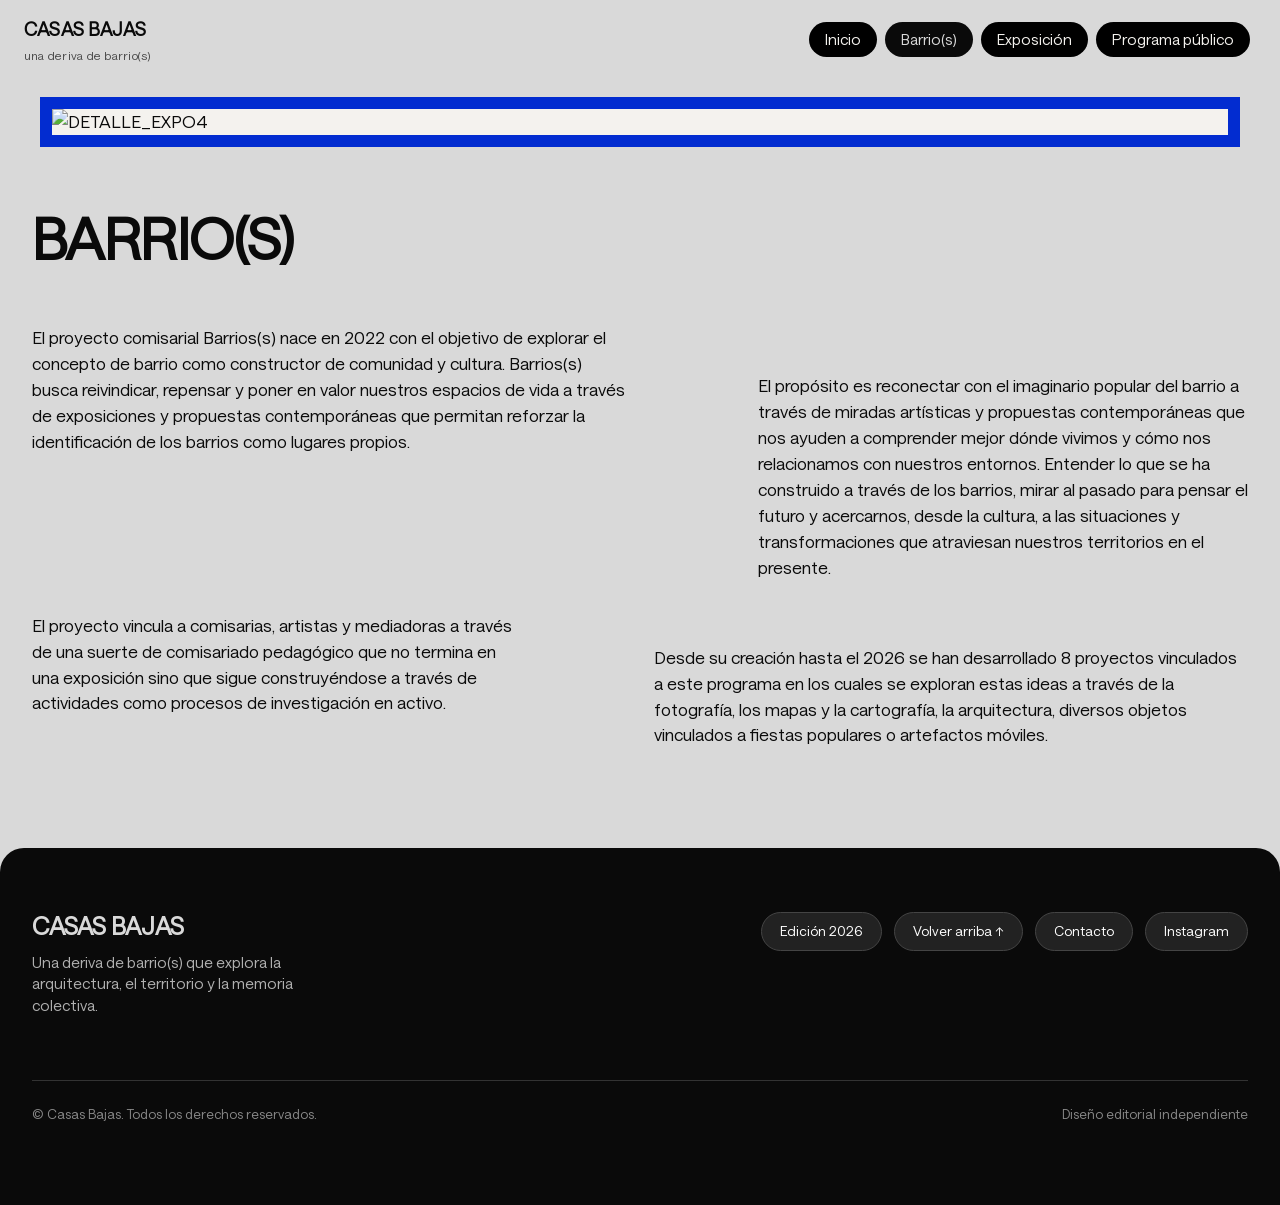
==== barrios.html @ 7de9b4fd "update" ====
<!DOCTYPE html>
<html lang="es">
<head>
<meta charset="UTF-8">
<meta name="viewport" content="width=device-width, initial-scale=1.0">
<title>Barrio(s) - Casas Bajas</title>
<link rel="preconnect" href="https://fonts.googleapis.com">
<link rel="preconnect" href="https://fonts.gstatic.com" crossorigin>
<link href="https://fonts.googleapis.com/css2?family=Archivo:ital,wght@0,400;0,500;0,700;1,400&display=swap" rel="stylesheet">
<link rel="stylesheet" href="styles.css">
</head>
<body class="page-barrios">

<header class="site-header">
  <a class="brand" href="index.html">CASAS BAJAS<span>una deriva de barrio(s)</span></a>
  <nav class="main-nav" id="main-nav">
    <a href="index.html">Inicio</a>
    <a href="barrios.html" aria-current="page">Barrio(s)</a>
    <a href="exposicion.html">Exposición</a>
    <a href="programa.html">Programa público</a>
  </nav>
  <button class="nav-toggle" aria-label="Abrir menú" aria-expanded="false">
    <svg width="22" height="16" viewBox="0 0 22 16" fill="none" xmlns="http://www.w3.org/2000/svg">
      <path d="M0 1H22M0 8H22M0 15H22" stroke="#0A0A0A" stroke-width="1.4"/>
    </svg>
  </button>
</header>

<main>
 <figure class="img-frame ph-2" style="grid-column: 1 / 13;">
          <img src="images/DETALLE_EXPO4.jpg" alt="DETALLE_EXPO4">
          <figcaption>DETALLE_EXPO4>/figcaption>
        </figure>
  <section class="grid-section">
    <div class="grid">
      <h1 style="grid-column: 1 / 7;">BARRIO(S)</h1>

      <div class="text-block" style="grid-column: 1 / 7; max-width: none;">
        <p>El proyecto comisarial Barrios(s) nace en 2022 con el objetivo de explorar el concepto de barrio como constructor de comunidad y cultura. Barrios(s) busca reivindicar, repensar y poner en valor nuestros espacios de vida a través de exposiciones y propuestas contemporáneas que permitan reforzar la identificación de los barrios como lugares propios.</p>
      </div>

      <div class="text-block" style="grid-column: 8 / 13; max-width: none; margin-top: 48px;">
        <p>El propósito es reconectar con el imaginario popular del barrio a través de miradas artísticas y propuestas contemporáneas que nos ayuden a comprender mejor dónde vivimos y cómo nos relacionamos con nuestros entornos. Entender lo que se ha construido a través de los barrios, mirar al pasado para pensar el futuro y acercarnos, desde la cultura, a las situaciones y transformaciones que atraviesan nuestros territorios en el presente.</p>
      </div>

      <div class="text-block" style="grid-column: 1 / 6; max-width: none;">
        <p>El proyecto vincula a comisarias, artistas y mediadoras a través de una suerte de comisariado pedagógico que no termina en una exposición sino que sigue construyéndose a través de actividades como procesos de investigación en activo.</p>
      </div>

      <div class="text-block" style="grid-column: 7 / 13; max-width: none; margin-top: 32px;">
        <p>Desde su creación hasta el 2026 se han desarrollado 8 proyectos vinculados a este programa en los cuales se exploran estas ideas a través de la fotografía, los mapas y la cartografía, la arquitectura, diversos objetos vinculados a fiestas populares o artefactos móviles.</p>
      </div>
    </div>
  </section>

</main>

<footer>
  <div class="wrap">
    <div class="footer-brand">
      <h3>CASAS BAJAS</h3>
      <p>Una deriva de barrio(s) que explora la arquitectura, el territorio y la memoria colectiva.</p>
    </div>
    
    <div class="footer-nav">
      <span class="footer-badge">Edición 2026</span>
      <a href="#inicio">Volver arriba ↑</a>
      <a href="mailto:contacto@casasbajas.org">Contacto</a>
      <a href="https://instagram.com" target="_blank">Instagram</a>
    </div>

    <div class="footer-bottom">
      <span>© Casas Bajas. Todos los derechos reservados.</span>
      <span>Diseño editorial independiente</span>
    </div>
  </div>
</footer>

<script src="script.js"></script>
</body>
</html>
---- styles.css ----
:root {
  --bg: #d9d9d9;
  --ink: #0a0a0a;
  --ink-soft: #4a4a4a;
  --line: black;
  --placeholder-bg: #f4f2ee;

  --swatch-1: #007453; /* verde */
  --swatch-2: #022cd0; /* azul */
  --swatch-3: #fed400; /* amarillo */
  --swatch-4: #572910; /* marrón */
  --swatch-5: #fe67e8; /* rosa */
  --swatch-6: #1f1f1f; /* negro */

  --font-display: "saans", sans-serif;
  --font-body: "saans", sans-serif;
  --font-meta: "saans", sans-serif;

  --content-width: 680px;
  --wide-width: 980px;
}


@font-face {
  font-family: "saans";
  src: url("fonts/SaansVF.woff2") format("woff2");
  font-weight: 400;
  font-display: swap;
}

* { box-sizing: border-box; }

html {
  scroll-behavior: smooth;
}

body {
  margin: 0;
  background: var(--bg);
  color: var(--ink);
  font-family: var(--font-body);
  font-weight: 400;
  font-size: 1.08rem;
  line-height: 1.5;
  -webkit-font-smoothing: antialiased;
}

a {
  color: var(--ink);
  text-decoration-color: var(--ink-soft);
  text-underline-offset: 3px;
}

a:hover { text-decoration-color: var(--ink); }

a:focus-visible,
button:focus-visible {
  outline: 2px solid var(--ink);
  outline-offset: 3px;
}

img { max-width: 100%; display: block; }

.site-header {
  position: sticky;
  top: 0;
  z-index: 20;
  display: flex;
  align-items: center;
  justify-content: space-between;
  padding: 16px 24px;
}

.brand {
  font-family: var(--font-display);
  font-weight: 700;
  font-size: 1.15rem;
  letter-spacing: 0.01em;
  text-decoration: none;
  color: var(--ink);
  white-space: nowrap;
}

.brand span {
  display: block;
  font-weight: 400;
  font-size: 0.75rem;
  color: var(--ink-soft);
  margin-top: 2px;
  letter-spacing: 0.02em;
}

nav.main-nav {
  display: flex;
  gap: 8px;
  padding: 6px;
}

nav.main-nav a {
  font-size: 0.95rem;
  text-decoration: none;
  color: #f4f2ee;
  padding: 6px 16px;
  border-radius: 30px;
  background: #000000;
  transition: background 0.2s ease, color 0.2s ease;
  position: relative;
}

nav.main-nav a::after {
  display: none;
}

nav.main-nav a:hover,
nav.main-nav a[aria-current="page"] {
  background: var(--ink);
  color: var(--bg);
  border-color: var(--ink);
}

.nav-toggle {
  display: none;
  background: none;
  border: none;
  cursor: pointer;
  padding: 6px;
}

.nav-toggle svg { display: block; }

@media (max-width: 720px) {
  nav.main-nav {
    position: fixed;
    inset: 65px 0 0 0;
    background: var(--bg);
    flex-direction: column;
    gap: 8px;
    padding: 24px;
    border-radius: 0;
    border: none;
    transform: translateY(-8px);
    opacity: 0;
    pointer-events: none;
    transition: opacity 0.2s ease, transform 0.2s ease;
  }

  nav.main-nav.open {
    opacity: 1;
    transform: translateY(0);
    pointer-events: auto;
  }

  nav.main-nav a {
    padding: 12px 20px;
    font-size: 1.15rem;
    border-radius: 30px;
    text-align: center;
  }

  nav.main-nav a:hover,
  nav.main-nav a[aria-current="page"] {
    background: var(--ink);
    color: var(--bg);
    border-color: var(--ink);
  }

  .nav-toggle { display: block; }
}


main { display: block; }

.wrap {
  max-width: var(--content-width);
  margin: 0 auto;
  padding: 0 24px;
}

.wrap--wide {
  max-width: var(--wide-width);
}

section {
  padding: 36px 0;
}

.eyebrow,
.teaser-meta,
.ficha-item .label,
.meta-sessions .entry-label {
  font-family: var(--font-meta);
  font-size: 0.78rem;
  background: #000000;
  padding: 4px 12px;
  border-radius: 20px;
  display: inline-block;
  color: var(--bg);
  margin-bottom: 10px;
}

h1, h2, h3 {
  font-family: var(--font-display);
  font-weight: 700;
  line-height: 1.15;
  margin: 0 0 0.4em;
}

h1 { font-size: clamp(2.4rem, 5.5vw, 3.6rem); letter-spacing: -0.01em; }
h2 { font-size: clamp(1.7rem, 3.5vw, 2.3rem); }
h3 { font-size: 1.25rem; }

p { margin: 0 0 1em; }

p.lede {
  font-size: 1.3rem;
  color: var(--ink-soft);
  font-weight: 400;
}

.byline {
  font-family: var(--font-meta);
  font-size: 0.92rem;
  color: var(--ink-soft);
}

hr.rule {
  border: none;
  margin: 32px 0;
}


.hero {
  padding: 48px 0 36px;
}

.hero h1 { max-width: 11ch; }

.hero .lede { max-width: 46ch; }

.figure {
  margin: 20px 0;
}

.placeholder {
  aspect-ratio: 4 / 3;
  width: 100%;
  background: var(--placeholder-bg);
  display: flex;
  flex-direction: column;
  align-items: center;
  justify-content: center;
  gap: 6px;
  text-align: center;
  padding: 16px;
}

.img-frame {
  display: block;
  border-style: solid;
  border-width: 12px;
  background: var(--placeholder-bg);
}

.img-frame.ph-1 { border-color: var(--swatch-1); }
.img-frame.ph-2 { border-color: var(--swatch-2); }
.img-frame.ph-3 { border-color: var(--swatch-3); }
.img-frame.ph-4 { border-color: var(--swatch-4); }
.img-frame.ph-5 { border-color: var(--swatch-5); }
.img-frame.ph-6 { border-color: var(--swatch-6); }

.img-frame img {
  display: block;
  width: 100%;
  height: 100%;
  object-fit: cover;
}

.figure .img-frame { aspect-ratio: 4 / 3; }
.thumb-row .img-frame { aspect-ratio: 1 / 1; }

.figure-grid {
  display: grid;
  grid-template-columns: 1fr 1fr;
  gap: 16px;
}

@media (max-width: 560px) {
  .figure-grid { grid-template-columns: 1fr; }
}

.figure figcaption,
.img-frame figcaption,
.thumb-row .thumb .cap {
  display: none !important;
}

/* ---------- Stat ---------- */

.stat {
  display: flex;
  align-items: baseline;
  gap: 14px;
  margin: 6px 0 0;
}

.stat .num {
  font-family: var(--font-display);
  font-weight: 700;
  font-size: 2.9rem;
  color: var(--ink);
  line-height: 1;
}

.stat .label {
  color: var(--ink-soft);
  max-width: 30ch;
  font-size: 1.05rem;
}

/* ---------- Credits ---------- */

.credits dl {
  display: grid;
  grid-template-columns: minmax(120px, 160px) 1fr;
  gap: 8px 24px;
  margin: 0;
}

.credits dt {
  font-family: var(--font-meta);
  font-size: 0.92rem;
  color: var(--ink);
}

.credits dd {
  margin: 0;
  font-size: 1.02rem;
}

.credits dd p { margin: 0 0 0.5em; }

/* ---------- Program entries---------- */

.program-entry {
  padding: 40px 0;
  display: grid;
  grid-template-columns: repeat(12, 1fr);
  gap: 24px 32px;
  max-width: 1560px;
  margin: 0 auto;
  padding-left: 32px;
  padding-right: 32px;
  align-items: start;
}

.program-entry:first-child { padding-top: 0; }

.program-entry .entry-media { grid-column: 1 / 7; }
.program-entry .entry-body { grid-column: 7 / 11; }
.program-entry .entry-meta { grid-column: 11 / 13; }

@media (max-width: 1024px) {
  .program-entry {
    grid-template-columns: 1fr;
    gap: 20px;
    padding-left: 24px;
    padding-right: 24px;
  }
  .program-entry .entry-media,
  .program-entry .entry-body,
  .program-entry .entry-meta {
    grid-column: 1 / -1 !important;
  }
}

@media (max-width: 900px) {
  .program-entry { padding-left: 20px; padding-right: 20px; }
}

.session-list {
  list-style: none;
  padding: 0;
  margin: 12px 0 0;
}

.session-list li {
  padding: 8px 0;
  display: flex;
  justify-content: space-between;
  gap: 16px;
  font-size: 1.02rem;
}

.session-list .session-name { color: var(--ink); }
.session-list .session-date {
  font-family: var(--font-meta);
  color: var(--ink-soft);
  white-space: nowrap;
  text-align: right;
  font-size: 0.9rem;
}

blockquote {
  margin: 18px 0;
  padding-left: 18px;
  border-left: 2px solid var(--ink);
  color: var(--ink-soft);
  font-style: normal;
  font-size: 1.05rem;
}

blockquote p:last-child { margin-bottom: 0; }

.source-note {
  font-size: 0.85rem;
  color: #9a9a9a;
  margin-top: -6px;
}

/* ---------- Footer ---------- */

footer {
  padding: 64px 0 80px;
  background: var(--ink);
  color: var(--bg);
  margin-top: 60px;
  border-top-left-radius: 24px;
  border-top-right-radius: 24px;
}

footer .wrap {
  display: grid;
  grid-template-columns: repeat(12, 1fr);
  gap: 32px;
  max-width: 1560px;
  margin: 0 auto;
  padding: 0 32px;
}

footer .footer-brand {
  grid-column: 1 / 6;
  display: flex;
  flex-direction: column;
  gap: 12px;
}

footer .footer-brand h3 {
  font-family: var(--font-display);
  font-size: 1.5rem;
  font-weight: 700;
  color: var(--bg);
  margin: 0;
}

footer .footer-brand p {
  color: #b0b0b0;
  font-size: 0.95rem;
  max-width: 32ch;
  margin: 0;
  line-height: 1.4;
}

footer .footer-nav {
  grid-column: 8 / 13;
  display: flex;
  flex-wrap: wrap;
  gap: 12px;
  align-content: flex-start;
  justify-content: flex-end;
}

footer .footer-nav a,
footer .footer-badge {
  font-family: var(--font-meta);
  font-size: 0.85rem;
  background: #222222;
  color: #ffffff;
  padding: 8px 18px;
  border-radius: 30px;
  text-decoration: none;
  border: 1px solid #444444;
  transition: background 0.2s ease, color 0.2s ease, transform 0.2s ease;
}

footer .footer-nav a:hover {
  background: var(--bg);
  color: var(--ink);
  border-color: var(--bg);
  transform: translateY(-2px);
}

footer .footer-bottom {
  grid-column: 1 / -1;
  margin-top: 32px;
  padding-top: 24px;
  border-top: 1px solid #333333;
  display: flex;
  justify-content: space-between;
  align-items: center;
  font-size: 0.82rem;
  color: #888888;
  font-family: var(--font-meta);
}

@media (max-width: 900px) {
  footer .wrap {
    grid-template-columns: 1fr;
    gap: 24px;
    padding: 0 20px;
  }
  footer .footer-brand,
  footer .footer-nav {
    grid-column: 1 / -1 !important;
    justify-content: flex-start;
  }
  footer .footer-bottom {
    flex-direction: column;
    align-items: flex-start;
    gap: 12px;
  }
}

/* ---------- Reveal on load ---------- */

.reveal {
  opacity: 0;
  transform: translateY(10px);
}

.reveal.is-visible {
  opacity: 1;
  transform: translateY(0);
  transition: opacity 0.6s ease, transform 0.6s ease;
}

@media (prefers-reduced-motion: reduce) {
  .reveal { opacity: 1; transform: none; }
  html { scroll-behavior: auto; }
}

/* ===========================================================
   RETÍCULA 
   =========================================================== */

.grid {
  display: grid;
  grid-template-columns: repeat(12, 1fr);
  gap: 32px 28px;
  max-width: 1560px;
  margin: 0 auto;
  padding: 0 32px;
}

.grid-section {
  padding: 40px 0;
}

.page-mark {
  font-family: var(--font-display);
  font-weight: 700;
  font-size: clamp(4.5rem, 13vw, 8rem);
  line-height: 0.8;
  color: var(--ink);
  grid-column: 1 / 3;
}

.page-mark .of {
  display: block;
  font-size: 0.14em;
  font-weight: 400;
  color: var(--ink-soft);
  margin-top: 8px;
  letter-spacing: 0.02em;
}

.ficha {
  font-family: var(--font-meta);
  font-size: 0.92rem;
}

.ficha-item { margin: 0 0 12px; }
.ficha-item:last-child { margin-bottom: 0; }

.ficha-item .value {
  display: block;
  color: var(--ink-soft);
  line-height: 1.45;
}

.ficha--rule {
  padding-top: 12px;
}

.text-block { max-width: 48ch; }
.text-block p:last-child { margin-bottom: 0; }

.pull-quote {
  font-family: var(--font-display);
  font-weight: 500;
  font-style: italic;
  font-size: clamp(1.4rem, 2.6vw, 2rem);
  line-height: 1.3;
  color: var(--ink);
  max-width: 20ch;
  margin: 0;
}

.teaser {
  display: flex;
  flex-direction: column;
  gap: 8px;
}

.teaser h3 { margin: 0; font-size: 1.18rem; }
.teaser p { margin: 0; color: var(--ink-soft); font-size: 1.02rem; }

.stat-big {
  display: flex;
  align-items: baseline;
  gap: 20px;
}
.stat-big .num {
  font-family: var(--font-display);
  font-weight: 700;
  font-size: clamp(4.5rem, 10vw, 7rem);
  line-height: 0.8;
  color: var(--ink);
}
.stat-big .label { color: var(--ink-soft); max-width: 26ch; font-size: 1.1rem; }

.grid .img-frame { margin: 0; }

.thumb-row {
  display: grid;
  grid-template-columns: repeat(auto-fit, minmax(90px, 1fr));
  gap: 14px;
}
.thumb-row .thumb { display: block; }

.meta-sessions {
  font-family: var(--font-meta);
  font-size: 0.92rem;
}
.meta-sessions ul { list-style: none; margin: 0; padding: 0; }
.meta-sessions li {
  padding: 6px 0;
  color: var(--ink-soft);
}
.meta-sessions li strong { display: block; color: var(--ink); font-weight: 400; }

@media (max-width: 900px) {
  .grid > * {
    grid-column: 1 / -1 !important;
    grid-row: auto !important;
  }
  .grid { padding: 0 20px; gap: 24px; }
  .thumb-row { grid-template-columns: repeat(3, 1fr); }
  .page-mark { grid-column: 1 / -1 !important; }
}

@media (max-width: 560px) {
  .thumb-row { grid-template-columns: 1fr 1fr; }
}

/* ===========================================================
   ARTÍCULO
   =========================================================== */

.article {
  max-width: 760px;
  margin: 0 auto;
  padding: 48px 24px 64px;
}

.article h1 {
  margin-bottom: 0.5em;
}

.article h2.section-heading {
  margin-top: 1.8em;
  font-size: 1.45rem;
  letter-spacing: 0.02em;
}

.article p { margin: 0 0 1.1em; }

.article figure.img-frame {
  margin: 28px 0;
}

.article figure.img-frame + figure.img-frame {
  margin-top: 12px;
}

.img-frame-row {
  display: grid;
  grid-template-columns: 1fr 1fr;
  gap: 16px;
  margin: 28px 0;
}

.img-frame-row.cols-3 { grid-template-columns: repeat(3, 1fr); }

@media (max-width: 560px) {
  .img-frame-row, .img-frame-row.cols-3 { grid-template-columns: 1fr; }
}

.article .dates {
  margin: 0 0 1.1em;
  padding: 0;
  list-style: none;
}

.article .dates li {
  padding: 3px 0;
}

.article hr.divider {
  border: none;
  margin: 36px 0;
}
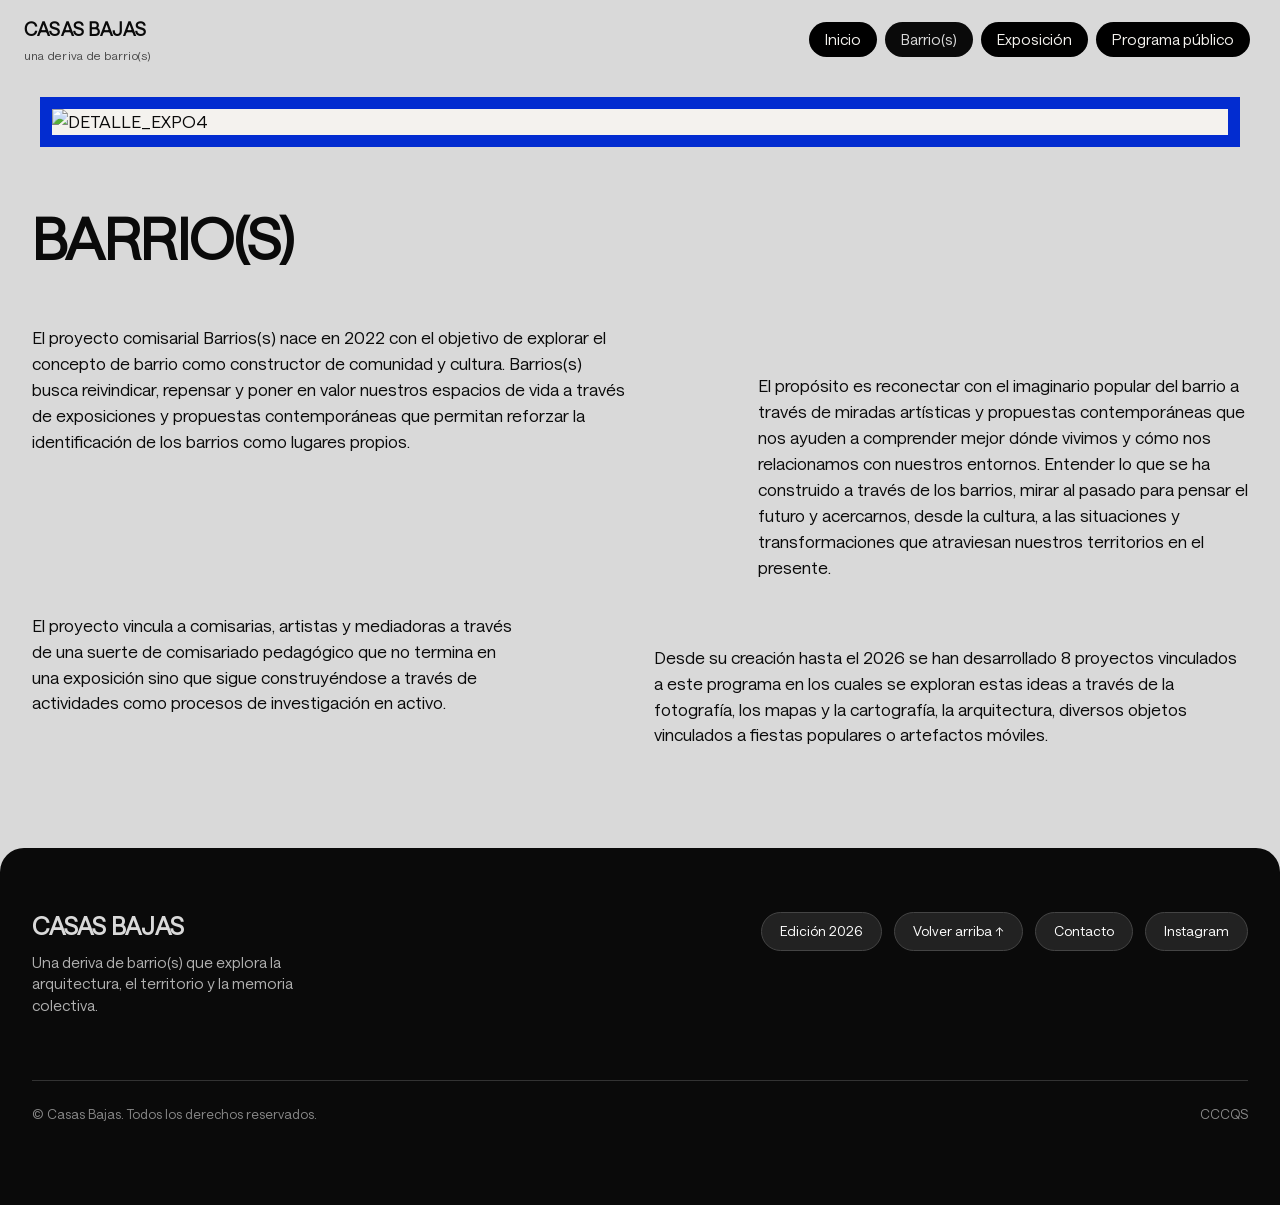
==== commit aaf5323c: "update" ====
--- a/barrios.html
+++ b/barrios.html
@@ -71,7 +71,7 @@
 
     <div class="footer-bottom">
       <span>© Casas Bajas. Todos los derechos reservados.</span>
-      <span>Diseño editorial independiente</span>
+      <span>CCCQS</span>
     </div>
   </div>
 </footer>
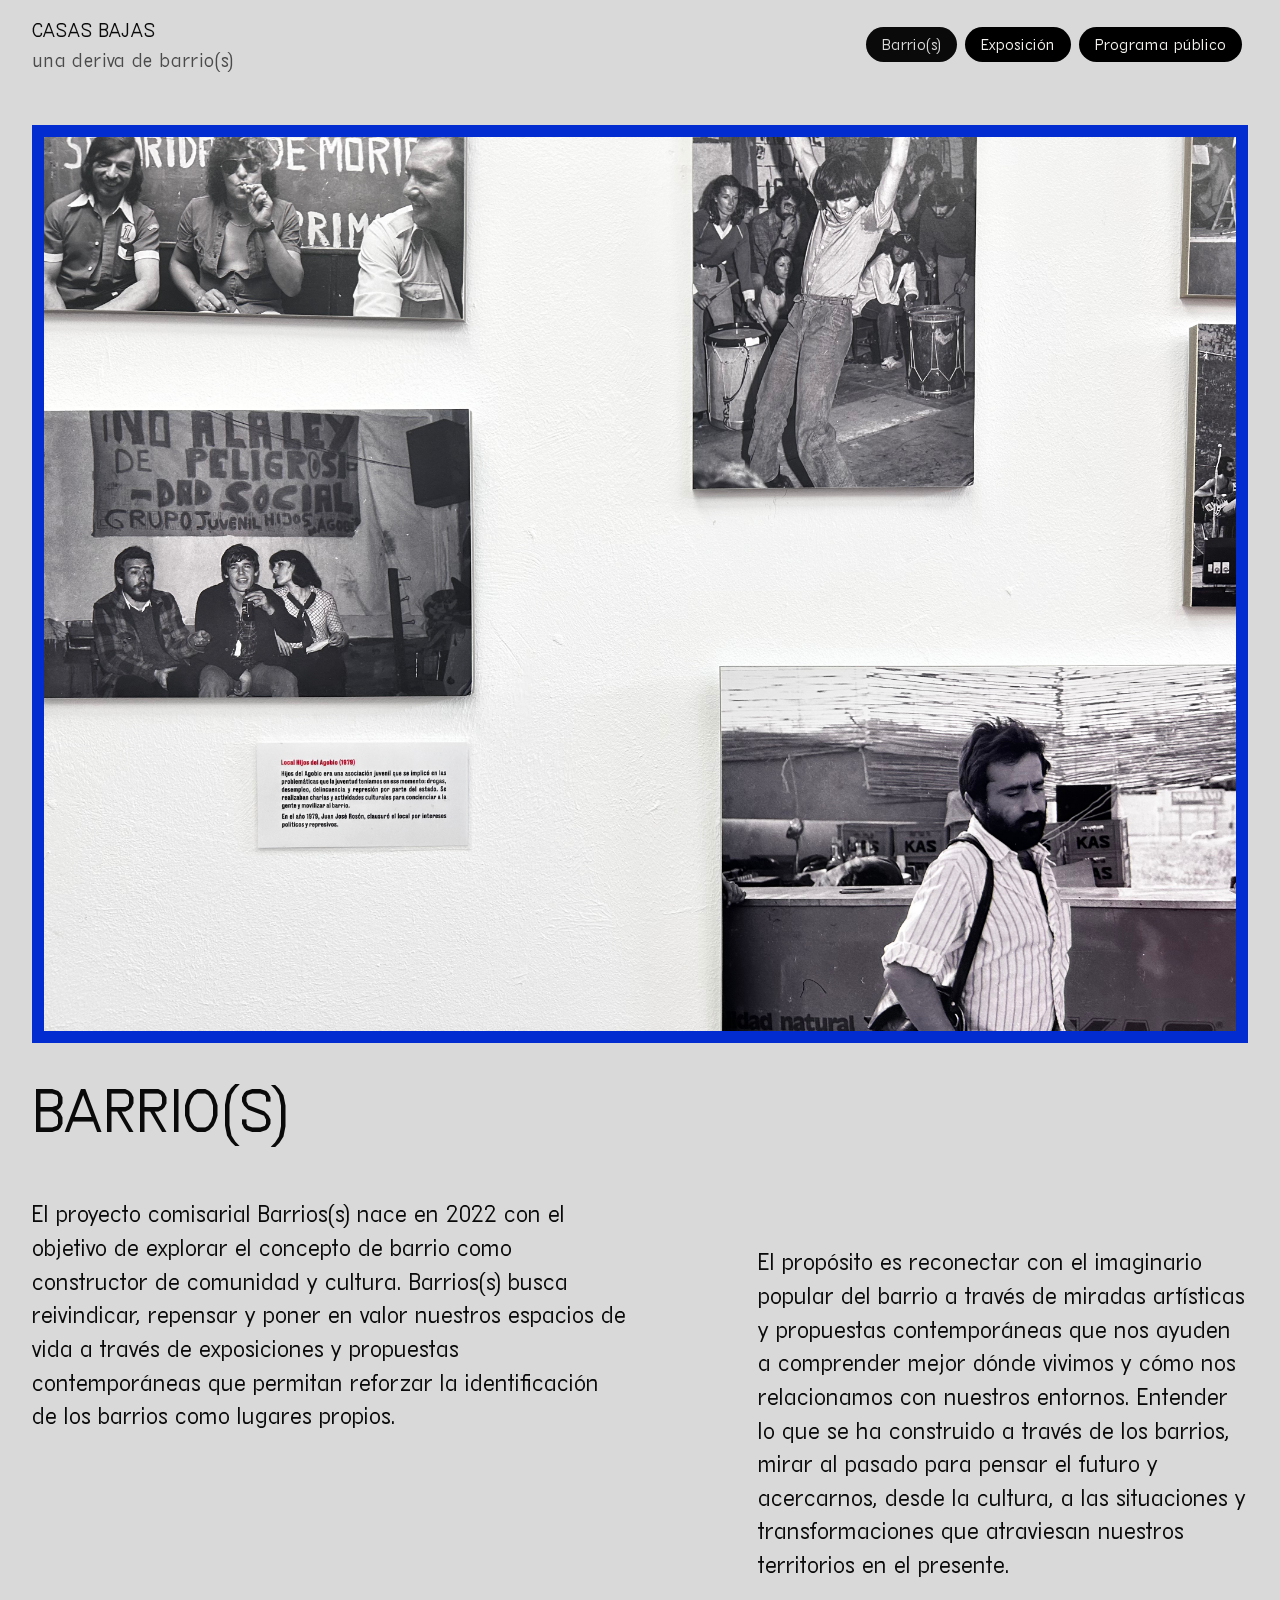
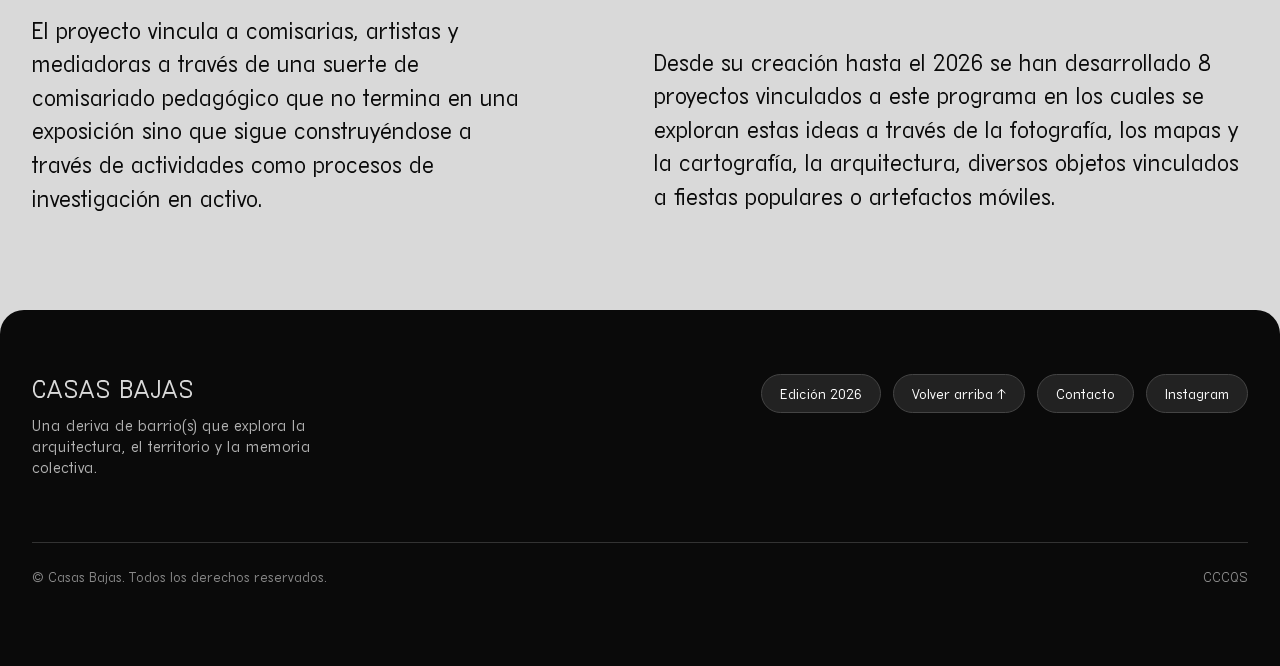
==== commit a87e9dcf: "update" ====
--- a/barrios.html
+++ b/barrios.html
@@ -1,81 +1,97 @@
 <!DOCTYPE html>
 <html lang="es">
+
 <head>
-<meta charset="UTF-8">
-<meta name="viewport" content="width=device-width, initial-scale=1.0">
-<title>Barrio(s) - Casas Bajas</title>
-<link rel="preconnect" href="https://fonts.googleapis.com">
-<link rel="preconnect" href="https://fonts.gstatic.com" crossorigin>
-<link href="https://fonts.googleapis.com/css2?family=Archivo:ital,wght@0,400;0,500;0,700;1,400&display=swap" rel="stylesheet">
-<link rel="stylesheet" href="styles.css">
+  <meta charset="UTF-8">
+  <meta name="viewport" content="width=device-width, initial-scale=1.0">
+  <title>Barrio(s) - Casas Bajas</title>
+  <link rel="preconnect" href="https://fonts.googleapis.com">
+  <link rel="preconnect" href="https://fonts.gstatic.com" crossorigin>
+  <link href="https://fonts.googleapis.com/css2?family=Archivo:ital,wght@0,400;0,500;0,700;1,400&display=swap"
+    rel="stylesheet">
+  <link rel="stylesheet" href="styles.css">
 </head>
+
 <body class="page-barrios">
 
-<header class="site-header">
-  <a class="brand" href="index.html">CASAS BAJAS<span>una deriva de barrio(s)</span></a>
-  <nav class="main-nav" id="main-nav">
-    <a href="index.html">Inicio</a>
-    <a href="barrios.html" aria-current="page">Barrio(s)</a>
-    <a href="exposicion.html">Exposición</a>
-    <a href="programa.html">Programa público</a>
-  </nav>
-  <button class="nav-toggle" aria-label="Abrir menú" aria-expanded="false">
-    <svg width="22" height="16" viewBox="0 0 22 16" fill="none" xmlns="http://www.w3.org/2000/svg">
-      <path d="M0 1H22M0 8H22M0 15H22" stroke="#0A0A0A" stroke-width="1.4"/>
-    </svg>
-  </button>
-</header>
+  <header class="site-header">
+    <a class="brand" href="index.html">CASAS BAJAS<span>una deriva de barrio(s)</span></a>
+    <nav class="main-nav" id="main-nav">
+      <a href="barrios.html" aria-current="page">Barrio(s)</a>
+      <a href="exposicion.html">Exposición</a>
+      <a href="programa.html">Programa público</a>
+    </nav>
+    <button class="nav-toggle" aria-label="Abrir menú" aria-expanded="false">
+      <svg width="22" height="16" viewBox="0 0 22 16" fill="none" xmlns="http://www.w3.org/2000/svg">
+        <path d="M0 1H22M0 8H22M0 15H22" stroke="#0A0A0A" stroke-width="1.4" />
+      </svg>
+    </button>
+  </header>
 
-<main>
- <figure class="img-frame ph-2" style="grid-column: 1 / 13;">
-          <img src="images/DETALLE_EXPO4.jpg" alt="DETALLE_EXPO4">
-          <figcaption>DETALLE_EXPO4>/figcaption>
+  <main>
+
+    <section class="grid-section">
+      <div class="grid">
+
+        <figure class="img-frame ph-2" style="grid-column: 1 / 13;">
+          <img src="images/DETALLE_EXPO1.jpeg" alt="DETALLE_EXPO1">
+          <figcaption>DETALLE_EXPO1>/figcaption>
         </figure>
-  <section class="grid-section">
-    <div class="grid">
-      <h1 style="grid-column: 1 / 7;">BARRIO(S)</h1>
+        <h1 style="grid-column: 1 / 7;">BARRIO(S)</h1>
 
-      <div class="text-block" style="grid-column: 1 / 7; max-width: none;">
-        <p>El proyecto comisarial Barrios(s) nace en 2022 con el objetivo de explorar el concepto de barrio como constructor de comunidad y cultura. Barrios(s) busca reivindicar, repensar y poner en valor nuestros espacios de vida a través de exposiciones y propuestas contemporáneas que permitan reforzar la identificación de los barrios como lugares propios.</p>
+        <div class="text-block" style="grid-column: 1 / 7; max-width: none;">
+          <p>El proyecto comisarial Barrios(s) nace en 2022 con el objetivo de explorar el concepto de barrio como
+            constructor de comunidad y cultura. Barrios(s) busca reivindicar, repensar y poner en valor nuestros
+            espacios de vida a través de exposiciones y propuestas contemporáneas que permitan reforzar la
+            identificación de los barrios como lugares propios.</p>
+        </div>
+
+        <div class="text-block" style="grid-column: 8 / 13; max-width: none; margin-top: 48px;">
+          <p>El propósito es reconectar con el imaginario popular del barrio a través de miradas artísticas y propuestas
+            contemporáneas que nos ayuden a comprender mejor dónde vivimos y cómo nos relacionamos con nuestros
+            entornos. Entender lo que se ha construido a través de los barrios, mirar al pasado para pensar el futuro y
+            acercarnos, desde la cultura, a las situaciones y transformaciones que atraviesan nuestros territorios en el
+            presente.</p>
+        </div>
+
+        <div class="text-block" style="grid-column: 1 / 6; max-width: none;">
+          <p>El proyecto vincula a comisarias, artistas y mediadoras a través de una suerte de comisariado pedagógico
+            que no termina en una exposición sino que sigue construyéndose a través de actividades como procesos de
+            investigación en activo.</p>
+        </div>
+
+        <div class="text-block" style="grid-column: 7 / 13; max-width: none; margin-top: 32px;">
+          <p>Desde su creación hasta el 2026 se han desarrollado 8 proyectos vinculados a este programa en los cuales se
+            exploran estas ideas a través de la fotografía, los mapas y la cartografía, la arquitectura, diversos
+            objetos vinculados a fiestas populares o artefactos móviles.</p>
+        </div>
+      </div>
+    </section>
+
+  </main>
+
+  <footer>
+    <div class="wrap">
+      <div class="footer-brand">
+        <h3>CASAS BAJAS</h3>
+        <p>Una deriva de barrio(s) que explora la arquitectura, el territorio y la memoria colectiva.</p>
       </div>
 
-      <div class="text-block" style="grid-column: 8 / 13; max-width: none; margin-top: 48px;">
-        <p>El propósito es reconectar con el imaginario popular del barrio a través de miradas artísticas y propuestas contemporáneas que nos ayuden a comprender mejor dónde vivimos y cómo nos relacionamos con nuestros entornos. Entender lo que se ha construido a través de los barrios, mirar al pasado para pensar el futuro y acercarnos, desde la cultura, a las situaciones y transformaciones que atraviesan nuestros territorios en el presente.</p>
+      <div class="footer-nav">
+        <span class="footer-badge">Edición 2026</span>
+        <a href="#inicio">Volver arriba ↑</a>
+        <a href="mailto:contacto@casasbajas.org">Contacto</a>
+        <a href="https://instagram.com" target="_blank">Instagram</a>
       </div>
 
-      <div class="text-block" style="grid-column: 1 / 6; max-width: none;">
-        <p>El proyecto vincula a comisarias, artistas y mediadoras a través de una suerte de comisariado pedagógico que no termina en una exposición sino que sigue construyéndose a través de actividades como procesos de investigación en activo.</p>
-      </div>
-
-      <div class="text-block" style="grid-column: 7 / 13; max-width: none; margin-top: 32px;">
-        <p>Desde su creación hasta el 2026 se han desarrollado 8 proyectos vinculados a este programa en los cuales se exploran estas ideas a través de la fotografía, los mapas y la cartografía, la arquitectura, diversos objetos vinculados a fiestas populares o artefactos móviles.</p>
+      <div class="footer-bottom">
+        <span>© Casas Bajas. Todos los derechos reservados.</span>
+        <span>CCCQS</span>
       </div>
     </div>
-  </section>
+  </footer>
 
-</main>
+  <script src="script.js"></script>
+</body>
 
-<footer>
-  <div class="wrap">
-    <div class="footer-brand">
-      <h3>CASAS BAJAS</h3>
-      <p>Una deriva de barrio(s) que explora la arquitectura, el territorio y la memoria colectiva.</p>
-    </div>
-    
-    <div class="footer-nav">
-      <span class="footer-badge">Edición 2026</span>
-      <a href="#inicio">Volver arriba ↑</a>
-      <a href="mailto:contacto@casasbajas.org">Contacto</a>
-      <a href="https://instagram.com" target="_blank">Instagram</a>
-    </div>
-
-    <div class="footer-bottom">
-      <span>© Casas Bajas. Todos los derechos reservados.</span>
-      <span>CCCQS</span>
-    </div>
-  </div>
-</footer>
-
-<script src="script.js"></script>
-</body>
-</html>
+</html>
--- a/styles.css
+++ b/styles.css
@@ -16,19 +16,28 @@
   --font-body: "saans", sans-serif;
   --font-meta: "saans", sans-serif;
 
-  --content-width: 680px;
-  --wide-width: 980px;
-}
-
+  --content-width: 100%;
+  --wide-width: 100%;
+
+  /* Margen lateral único de toda la web */
+  --gutter: 32px;
+}
+
+@media (max-width: 900px) {
+  :root {
+    --gutter: 20px;
+  }
+}
 
 @font-face {
   font-family: "saans";
-  src: url("fonts/SaansVF.woff2") format("woff2");
-  font-weight: 400;
+  src: url("fonts/mad-sans-fill-bold.woff2") format("woff2");
   font-display: swap;
 }
 
-* { box-sizing: border-box; }
+* {
+  box-sizing: border-box;
+}
 
 html {
   scroll-behavior: smooth;
@@ -36,11 +45,12 @@
 
 body {
   margin: 0;
+  padding-inline: var(--gutter);
   background: var(--bg);
   color: var(--ink);
   font-family: var(--font-body);
   font-weight: 400;
-  font-size: 1.08rem;
+  font-size: 1.4rem;
   line-height: 1.5;
   -webkit-font-smoothing: antialiased;
 }
@@ -51,7 +61,9 @@
   text-underline-offset: 3px;
 }
 
-a:hover { text-decoration-color: var(--ink); }
+a:hover {
+  text-decoration-color: var(--ink);
+}
 
 a:focus-visible,
 button:focus-visible {
@@ -59,7 +71,10 @@
   outline-offset: 3px;
 }
 
-img { max-width: 100%; display: block; }
+img {
+  max-width: 100%;
+  display: block;
+}
 
 .site-header {
   position: sticky;
@@ -67,8 +82,9 @@
   z-index: 20;
   display: flex;
   align-items: center;
+  background-color: var(--bg);
   justify-content: space-between;
-  padding: 16px 24px;
+  padding: 16px 0;
 }
 
 .brand {
@@ -84,7 +100,6 @@
 .brand span {
   display: block;
   font-weight: 400;
-  font-size: 0.75rem;
   color: var(--ink-soft);
   margin-top: 2px;
   letter-spacing: 0.02em;
@@ -103,7 +118,9 @@
   padding: 6px 16px;
   border-radius: 30px;
   background: #000000;
-  transition: background 0.2s ease, color 0.2s ease;
+  transition:
+    background 0.2s ease,
+    color 0.2s ease;
   position: relative;
 }
 
@@ -126,7 +143,9 @@
   padding: 6px;
 }
 
-.nav-toggle svg { display: block; }
+.nav-toggle svg {
+  display: block;
+}
 
 @media (max-width: 720px) {
   nav.main-nav {
@@ -135,13 +154,16 @@
     background: var(--bg);
     flex-direction: column;
     gap: 8px;
-    padding: 24px;
+    /* fixed ignora el padding del body, así que repetimos el gutter */
+    padding: 24px var(--gutter);
     border-radius: 0;
     border: none;
     transform: translateY(-8px);
     opacity: 0;
     pointer-events: none;
-    transition: opacity 0.2s ease, transform 0.2s ease;
+    transition:
+      opacity 0.2s ease,
+      transform 0.2s ease;
   }
 
   nav.main-nav.open {
@@ -164,16 +186,18 @@
     border-color: var(--ink);
   }
 
-  .nav-toggle { display: block; }
-}
-
-
-main { display: block; }
+  .nav-toggle {
+    display: block;
+  }
+}
+
+main {
+  display: block;
+}
 
 .wrap {
   max-width: var(--content-width);
   margin: 0 auto;
-  padding: 0 24px;
 }
 
 .wrap--wide {
@@ -198,18 +222,29 @@
   margin-bottom: 10px;
 }
 
-h1, h2, h3 {
+h1,
+h2,
+h3 {
   font-family: var(--font-display);
   font-weight: 700;
   line-height: 1.15;
   margin: 0 0 0.4em;
 }
 
-h1 { font-size: clamp(2.4rem, 5.5vw, 3.6rem); letter-spacing: -0.01em; }
-h2 { font-size: clamp(1.7rem, 3.5vw, 2.3rem); }
-h3 { font-size: 1.25rem; }
-
-p { margin: 0 0 1em; }
+h1 {
+  font-size: clamp(2.4rem, 5.5vw, 3.6rem);
+  letter-spacing: -0.01em;
+}
+h2 {
+  font-size: clamp(1.7rem, 3.5vw, 2.3rem);
+}
+h3 {
+  font-size: 1.25rem;
+}
+
+p {
+  margin: 0 0 1em;
+}
 
 p.lede {
   font-size: 1.3rem;
@@ -228,14 +263,17 @@
   margin: 32px 0;
 }
 
-
 .hero {
   padding: 48px 0 36px;
 }
 
-.hero h1 { max-width: 11ch; }
-
-.hero .lede { max-width: 46ch; }
+.hero h1 {
+  max-width: 11ch;
+}
+
+.hero .lede {
+  max-width: 46ch;
+}
 
 .figure {
   margin: 20px 0;
@@ -261,12 +299,24 @@
   background: var(--placeholder-bg);
 }
 
-.img-frame.ph-1 { border-color: var(--swatch-1); }
-.img-frame.ph-2 { border-color: var(--swatch-2); }
-.img-frame.ph-3 { border-color: var(--swatch-3); }
-.img-frame.ph-4 { border-color: var(--swatch-4); }
-.img-frame.ph-5 { border-color: var(--swatch-5); }
-.img-frame.ph-6 { border-color: var(--swatch-6); }
+.img-frame.ph-1 {
+  border-color: var(--swatch-1);
+}
+.img-frame.ph-2 {
+  border-color: var(--swatch-2);
+}
+.img-frame.ph-3 {
+  border-color: var(--swatch-3);
+}
+.img-frame.ph-4 {
+  border-color: var(--swatch-4);
+}
+.img-frame.ph-5 {
+  border-color: var(--swatch-5);
+}
+.img-frame.ph-6 {
+  border-color: var(--swatch-6);
+}
 
 .img-frame img {
   display: block;
@@ -275,8 +325,12 @@
   object-fit: cover;
 }
 
-.figure .img-frame { aspect-ratio: 4 / 3; }
-.thumb-row .img-frame { aspect-ratio: 1 / 1; }
+.figure .img-frame {
+  aspect-ratio: 4 / 3;
+}
+.thumb-row .img-frame {
+  aspect-ratio: 1 / 1;
+}
 
 .figure-grid {
   display: grid;
@@ -285,7 +339,9 @@
 }
 
 @media (max-width: 560px) {
-  .figure-grid { grid-template-columns: 1fr; }
+  .figure-grid {
+    grid-template-columns: 1fr;
+  }
 }
 
 .figure figcaption,
@@ -337,34 +393,38 @@
   font-size: 1.02rem;
 }
 
-.credits dd p { margin: 0 0 0.5em; }
+.credits dd p {
+  margin: 0 0 0.5em;
+}
 
 /* ---------- Program entries---------- */
 
 .program-entry {
-  padding: 40px 0;
   display: grid;
   grid-template-columns: repeat(12, 1fr);
   gap: 24px 32px;
-  max-width: 1560px;
   margin: 0 auto;
-  padding-left: 32px;
-  padding-right: 32px;
   align-items: start;
 }
 
-.program-entry:first-child { padding-top: 0; }
-
-.program-entry .entry-media { grid-column: 1 / 7; }
-.program-entry .entry-body { grid-column: 7 / 11; }
-.program-entry .entry-meta { grid-column: 11 / 13; }
+.program-entry:first-child {
+  padding-top: 0;
+}
+
+.program-entry .entry-media {
+  grid-column: 1 / 7;
+}
+.program-entry .entry-body {
+  grid-column: 7 / 11;
+}
+.program-entry .entry-meta {
+  grid-column: 11 / 13;
+}
 
 @media (max-width: 1024px) {
   .program-entry {
     grid-template-columns: 1fr;
     gap: 20px;
-    padding-left: 24px;
-    padding-right: 24px;
   }
   .program-entry .entry-media,
   .program-entry .entry-body,
@@ -373,10 +433,6 @@
   }
 }
 
-@media (max-width: 900px) {
-  .program-entry { padding-left: 20px; padding-right: 20px; }
-}
-
 .session-list {
   list-style: none;
   padding: 0;
@@ -391,7 +447,9 @@
   font-size: 1.02rem;
 }
 
-.session-list .session-name { color: var(--ink); }
+.session-list .session-name {
+  color: var(--ink);
+}
 .session-list .session-date {
   font-family: var(--font-meta);
   color: var(--ink-soft);
@@ -409,7 +467,9 @@
   font-size: 1.05rem;
 }
 
-blockquote p:last-child { margin-bottom: 0; }
+blockquote p:last-child {
+  margin-bottom: 0;
+}
 
 .source-note {
   font-size: 0.85rem;
@@ -420,10 +480,11 @@
 /* ---------- Footer ---------- */
 
 footer {
-  padding: 64px 0 80px;
+  padding: 64px var(--gutter) 80px;
+  /* sale del padding del body para seguir ocupando todo el ancho */
+  margin: 60px calc(-1 * var(--gutter)) 0;
   background: var(--ink);
   color: var(--bg);
-  margin-top: 60px;
   border-top-left-radius: 24px;
   border-top-right-radius: 24px;
 }
@@ -432,9 +493,7 @@
   display: grid;
   grid-template-columns: repeat(12, 1fr);
   gap: 32px;
-  max-width: 1560px;
   margin: 0 auto;
-  padding: 0 32px;
 }
 
 footer .footer-brand {
@@ -479,7 +538,10 @@
   border-radius: 30px;
   text-decoration: none;
   border: 1px solid #444444;
-  transition: background 0.2s ease, color 0.2s ease, transform 0.2s ease;
+  transition:
+    background 0.2s ease,
+    color 0.2s ease,
+    transform 0.2s ease;
 }
 
 footer .footer-nav a:hover {
@@ -506,7 +568,6 @@
   footer .wrap {
     grid-template-columns: 1fr;
     gap: 24px;
-    padding: 0 20px;
   }
   footer .footer-brand,
   footer .footer-nav {
@@ -530,12 +591,19 @@
 .reveal.is-visible {
   opacity: 1;
   transform: translateY(0);
-  transition: opacity 0.6s ease, transform 0.6s ease;
+  transition:
+    opacity 0.6s ease,
+    transform 0.6s ease;
 }
 
 @media (prefers-reduced-motion: reduce) {
-  .reveal { opacity: 1; transform: none; }
-  html { scroll-behavior: auto; }
+  .reveal {
+    opacity: 1;
+    transform: none;
+  }
+  html {
+    scroll-behavior: auto;
+  }
 }
 
 /* ===========================================================
@@ -546,14 +614,12 @@
   display: grid;
   grid-template-columns: repeat(12, 1fr);
   gap: 32px 28px;
-  max-width: 1560px;
   margin: 0 auto;
-  padding: 0 32px;
-}
-
+}
+/* 
 .grid-section {
   padding: 40px 0;
-}
+} */
 
 .page-mark {
   font-family: var(--font-display);
@@ -578,8 +644,12 @@
   font-size: 0.92rem;
 }
 
-.ficha-item { margin: 0 0 12px; }
-.ficha-item:last-child { margin-bottom: 0; }
+.ficha-item {
+  margin: 0 0 12px;
+}
+.ficha-item:last-child {
+  margin-bottom: 0;
+}
 
 .ficha-item .value {
   display: block;
@@ -591,8 +661,12 @@
   padding-top: 12px;
 }
 
-.text-block { max-width: 48ch; }
-.text-block p:last-child { margin-bottom: 0; }
+.text-block {
+  max-width: 48ch;
+}
+.text-block p:last-child {
+  margin-bottom: 0;
+}
 
 .pull-quote {
   font-family: var(--font-display);
@@ -611,8 +685,15 @@
   gap: 8px;
 }
 
-.teaser h3 { margin: 0; font-size: 1.18rem; }
-.teaser p { margin: 0; color: var(--ink-soft); font-size: 1.02rem; }
+.teaser h3 {
+  margin: 0;
+  font-size: 1.18rem;
+}
+.teaser p {
+  margin: 0;
+  color: var(--ink-soft);
+  font-size: 1.02rem;
+}
 
 .stat-big {
   display: flex;
@@ -626,40 +707,64 @@
   line-height: 0.8;
   color: var(--ink);
 }
-.stat-big .label { color: var(--ink-soft); max-width: 26ch; font-size: 1.1rem; }
-
-.grid .img-frame { margin: 0; }
+.stat-big .label {
+  color: var(--ink-soft);
+  max-width: 26ch;
+  font-size: 1.1rem;
+}
+
+.grid .img-frame {
+  margin: 0;
+}
 
 .thumb-row {
   display: grid;
   grid-template-columns: repeat(auto-fit, minmax(90px, 1fr));
   gap: 14px;
 }
-.thumb-row .thumb { display: block; }
+.thumb-row .thumb {
+  display: block;
+}
 
 .meta-sessions {
   font-family: var(--font-meta);
   font-size: 0.92rem;
 }
-.meta-sessions ul { list-style: none; margin: 0; padding: 0; }
+.meta-sessions ul {
+  list-style: none;
+  margin: 0;
+  padding: 0;
+}
 .meta-sessions li {
   padding: 6px 0;
   color: var(--ink-soft);
 }
-.meta-sessions li strong { display: block; color: var(--ink); font-weight: 400; }
+.meta-sessions li strong {
+  display: block;
+  color: var(--ink);
+  font-weight: 400;
+}
 
 @media (max-width: 900px) {
   .grid > * {
     grid-column: 1 / -1 !important;
     grid-row: auto !important;
   }
-  .grid { padding: 0 20px; gap: 24px; }
-  .thumb-row { grid-template-columns: repeat(3, 1fr); }
-  .page-mark { grid-column: 1 / -1 !important; }
+  .grid {
+    gap: 24px;
+  }
+  .thumb-row {
+    grid-template-columns: repeat(3, 1fr);
+  }
+  .page-mark {
+    grid-column: 1 / -1 !important;
+  }
 }
 
 @media (max-width: 560px) {
-  .thumb-row { grid-template-columns: 1fr 1fr; }
+  .thumb-row {
+    grid-template-columns: 1fr 1fr;
+  }
 }
 
 /* ===========================================================
@@ -669,7 +774,7 @@
 .article {
   max-width: 760px;
   margin: 0 auto;
-  padding: 48px 24px 64px;
+  padding: 48px 0 64px;
 }
 
 .article h1 {
@@ -682,10 +787,8 @@
   letter-spacing: 0.02em;
 }
 
-.article p { margin: 0 0 1.1em; }
-
-.article figure.img-frame {
-  margin: 28px 0;
+.article p {
+  margin: 0 0 1.1em;
 }
 
 .article figure.img-frame + figure.img-frame {
@@ -699,10 +802,15 @@
   margin: 28px 0;
 }
 
-.img-frame-row.cols-3 { grid-template-columns: repeat(3, 1fr); }
+.img-frame-row.cols-3 {
+  grid-template-columns: repeat(3, 1fr);
+}
 
 @media (max-width: 560px) {
-  .img-frame-row, .img-frame-row.cols-3 { grid-template-columns: 1fr; }
+  .img-frame-row,
+  .img-frame-row.cols-3 {
+    grid-template-columns: 1fr;
+  }
 }
 
 .article .dates {
@@ -718,5 +826,4 @@
 .article hr.divider {
   border: none;
   margin: 36px 0;
-}
-
+}
